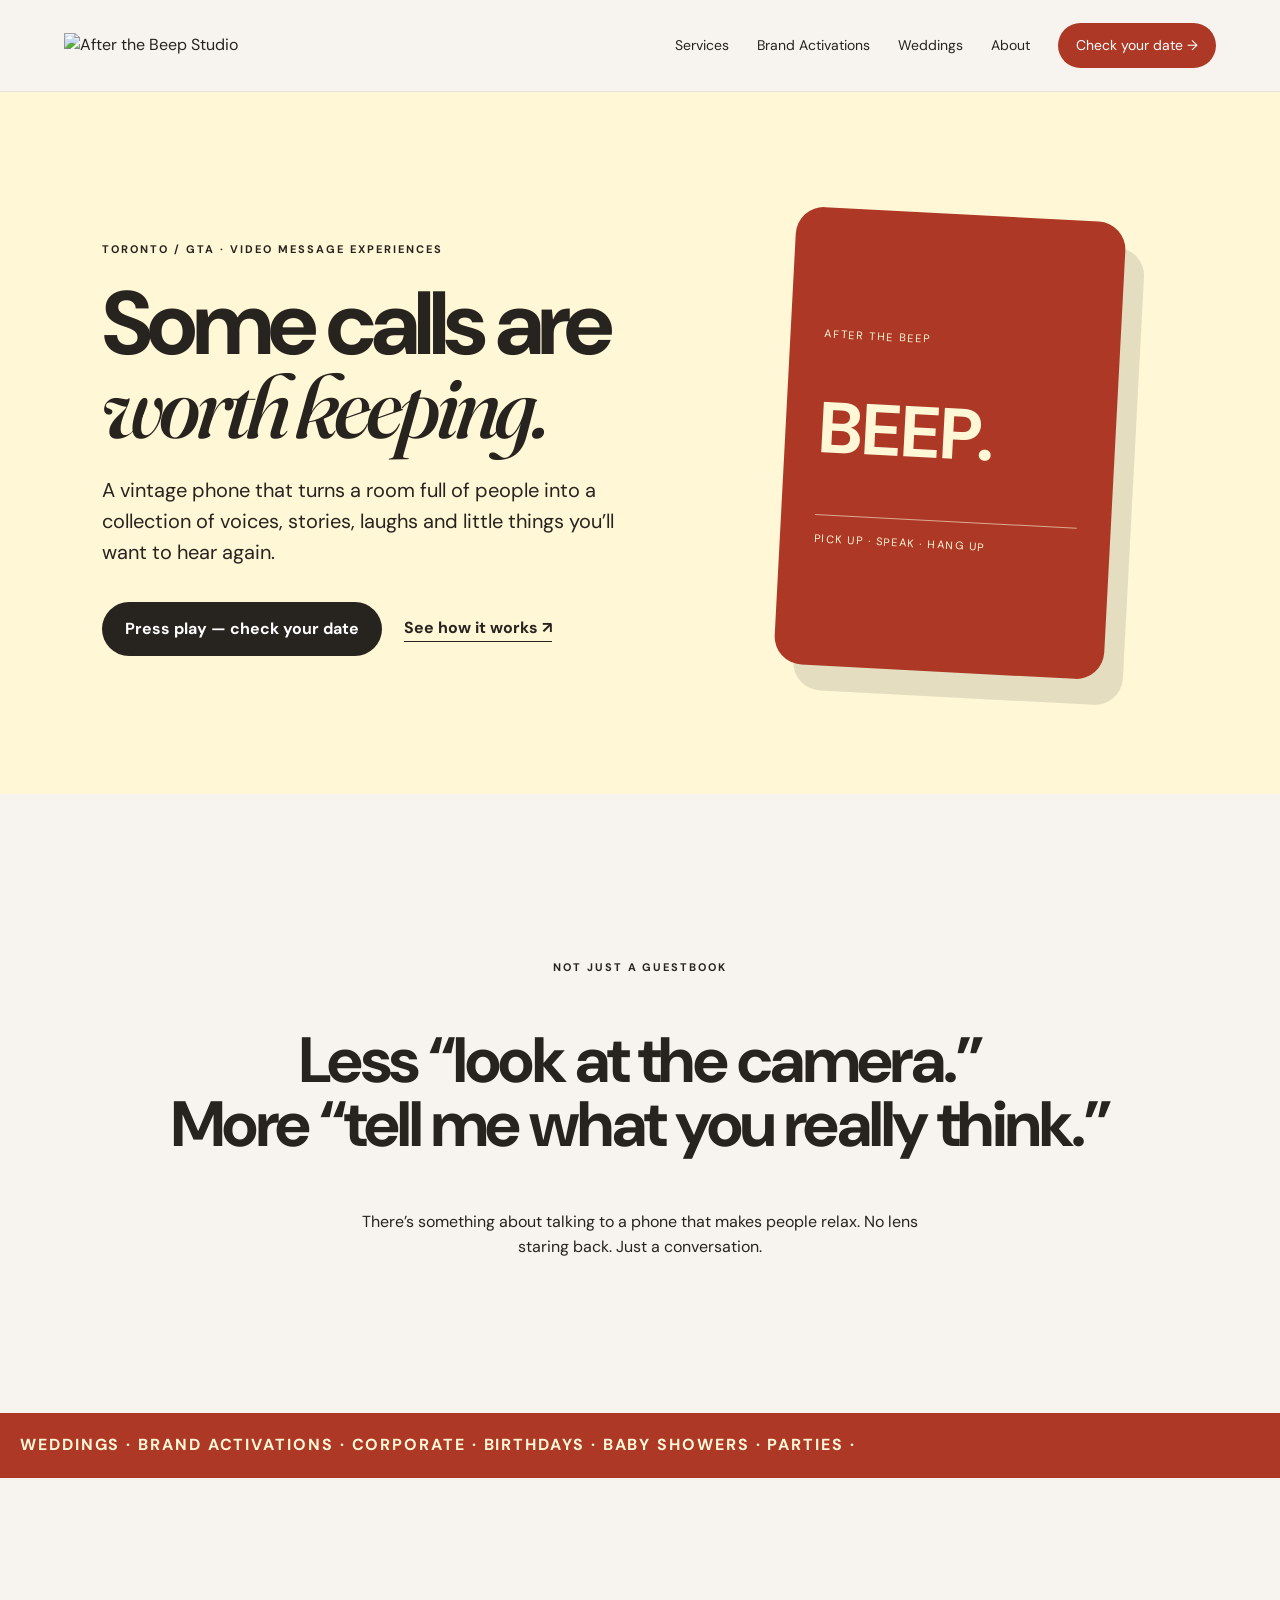
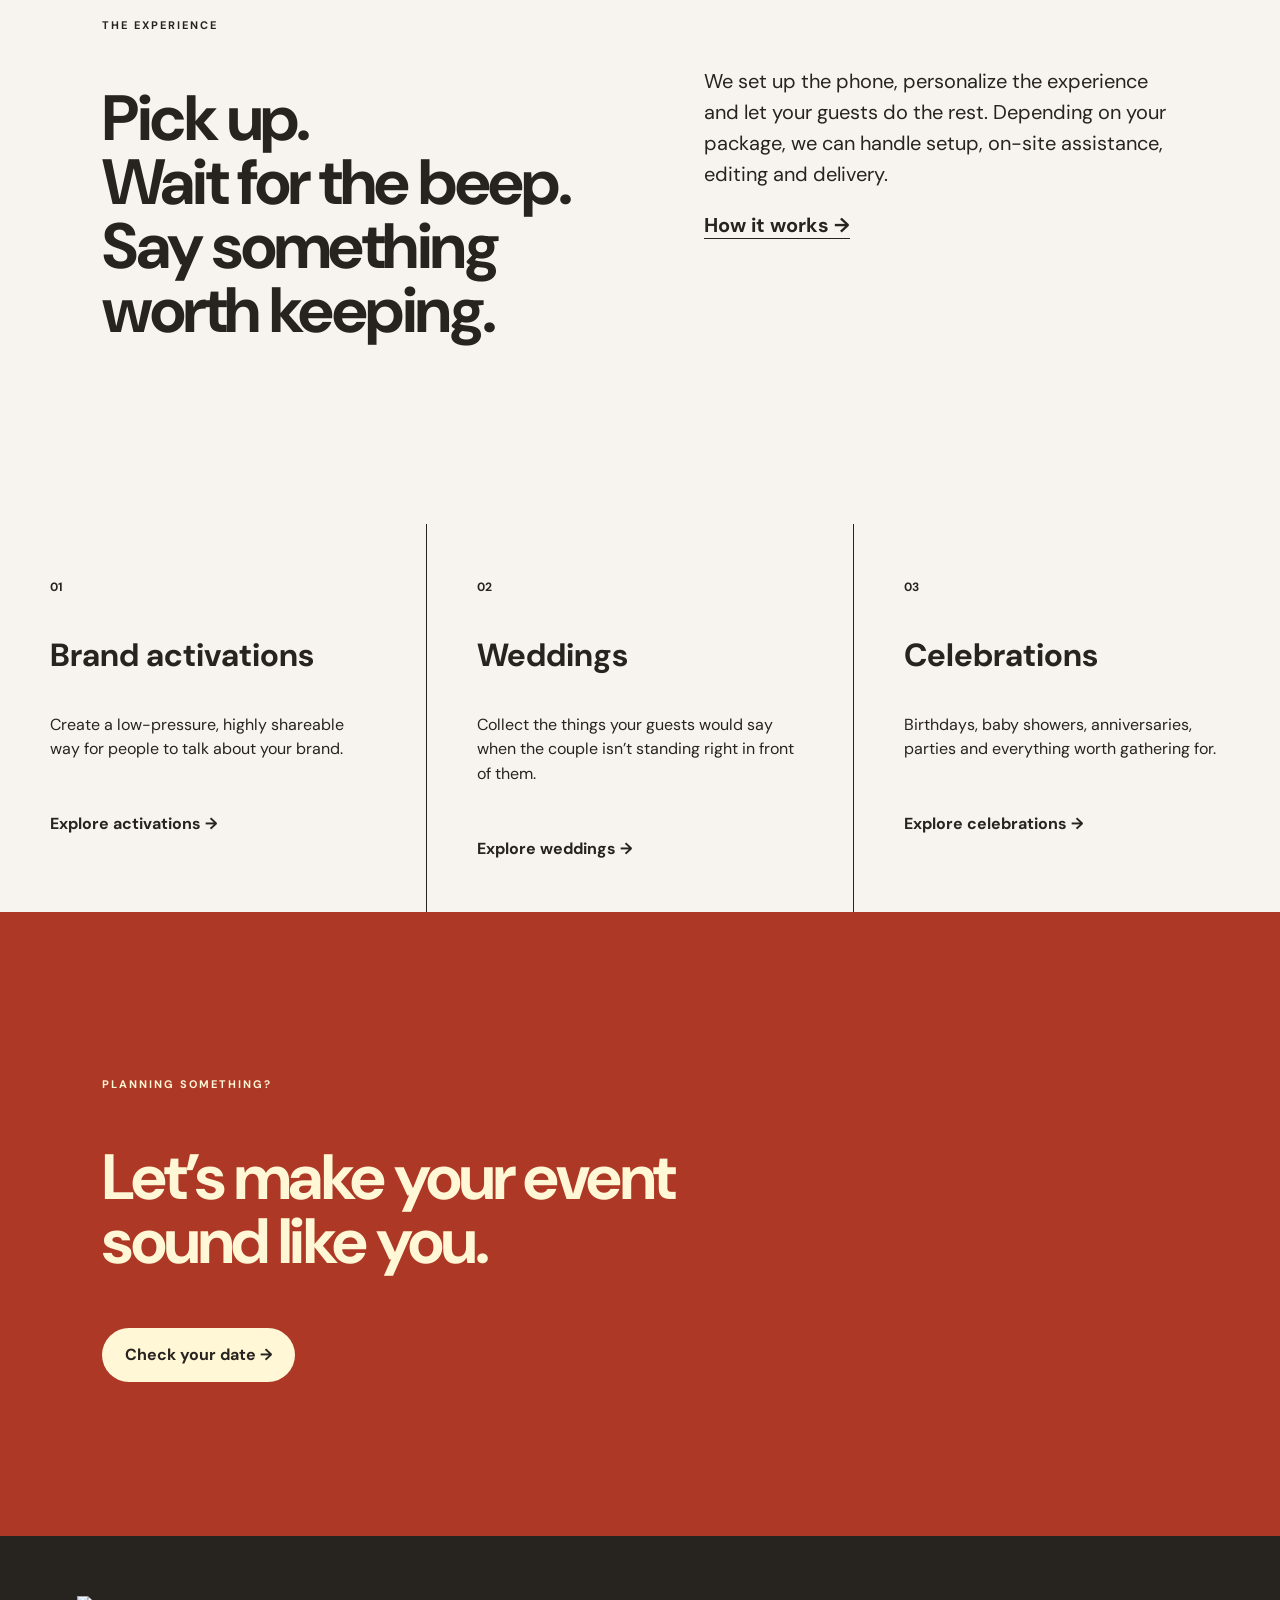
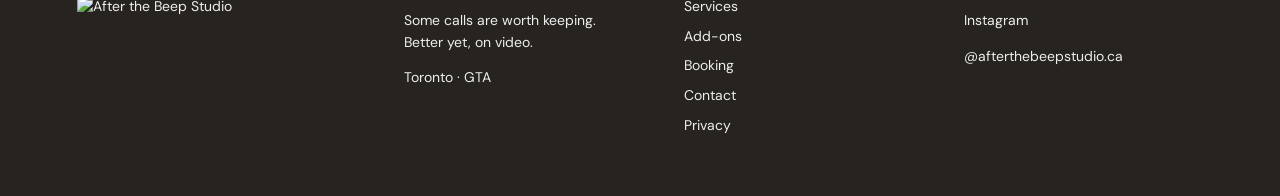
==== index.html @ 26e79b88 "Add files via upload" ====
<!doctype html>
<html lang="en">
<head>
  <meta charset="utf-8"><meta name="viewport" content="width=device-width,initial-scale=1">
  <title>After the Beep Studio — Some calls are worth keeping.</title>
  <meta name="description" content="Video message phone experiences for weddings, brand activations, corporate events, birthdays and celebrations across Toronto & the GTA.">
  <link rel="stylesheet" href="/styles.css">
</head>
<body>
<header class="nav"><a class="brand" href="/"><img src="/assets/logo-red.png" alt="After the Beep Studio"></a>
<nav><a href="/services.html">Services</a><a href="/brand-activations.html">Brand Activations</a><a href="/weddings.html">Weddings</a><a href="/about.html">About</a><a class="nav-cta" href="/booking.html">Check your date →</a></nav>
<button class="menu" aria-label="Menu">☰</button></header>
<main>
<section class="hero">
  <div><p class="eyebrow">TORONTO / GTA · VIDEO MESSAGE EXPERIENCES</p>
  <h1>Some calls are<br><em>worth keeping.</em></h1>
  <p class="hero-copy">A vintage phone that turns a room full of people into a collection of voices, stories, laughs and little things you’ll want to hear again.</p>
  <div class="actions"><a class="btn dark" href="/booking.html">Press play — check your date</a><a class="text-link" href="/how-it-works.html">See how it works ↗</a></div></div>
  <div class="hero-phone"><div class="phone-card"><div class="phone-label">AFTER THE BEEP</div><div class="beep">BEEP.</div><div class="phone-line"></div><div class="phone-small">PICK UP · SPEAK · HANG UP</div></div></div>
</section>
<section class="statement"><p class="eyebrow">NOT JUST A GUESTBOOK</p><h2>Less “look at the camera.”<br>More “tell me what you really think.”</h2><p>There’s something about talking to a phone that makes people relax. No lens staring back. Just a conversation.</p></section>
<section class="marquee"><span>WEDDINGS · BRAND ACTIVATIONS · CORPORATE · BIRTHDAYS · BABY SHOWERS · PARTIES ·</span></section>
<section class="split">
  <div><p class="eyebrow">THE EXPERIENCE</p><h2>Pick up.<br>Wait for the beep.<br>Say something worth keeping.</h2></div>
  <div><p>We set up the phone, personalize the experience and let your guests do the rest. Depending on your package, we can handle setup, on-site assistance, editing and delivery.</p><a class="text-link" href="/how-it-works.html">How it works →</a></div>
</section>
<section class="cards">
  <a href="/brand-activations.html"><span>01</span><h3>Brand activations</h3><p>Create a low-pressure, highly shareable way for people to talk about your brand.</p><b>Explore activations →</b></a>
  <a href="/weddings.html"><span>02</span><h3>Weddings</h3><p>Collect the things your guests would say when the couple isn’t standing right in front of them.</p><b>Explore weddings →</b></a>
  <a href="/celebrations.html"><span>03</span><h3>Celebrations</h3><p>Birthdays, baby showers, anniversaries, parties and everything worth gathering for.</p><b>Explore celebrations →</b></a>
</section>
<section class="cta"><p class="eyebrow">PLANNING SOMETHING?</p><h2>Let’s make your event<br>sound like you.</h2><a class="btn light" href="/booking.html">Check your date →</a></section>
</main>
<footer><div><img src="/assets/logo-white.png" alt="After the Beep Studio"></div><div><p>Some calls are worth keeping.<br>Better yet, on video.</p><p>Toronto · GTA</p></div><div class="footer-links"><a href="/services.html">Services</a><a href="/add-ons.html">Add-ons</a><a href="/booking.html">Booking</a><a href="/contact.html">Contact</a><a href="/privacy.html">Privacy</a></div><div><p>Instagram</p><a href="https://instagram.com/afterthebeepstudio.ca" target="_blank" rel="noreferrer">@afterthebeepstudio.ca</a></div></footer>
<script src="/script.js"></script>
</body></html>
---- styles.css ----
@import url('https://fonts.googleapis.com/css2?family=DM+Sans:wght@400;500;700&family=Fraunces:opsz,wght@9..144,500;9..144,600&display=swap');
:root{--red:#ad3825;--cream:#fff7d6;--ink:#27231f;--paper:#f7f4ef;--line:#d8d1c8}
*{box-sizing:border-box}html{scroll-behavior:smooth}body{margin:0;background:var(--paper);color:var(--ink);font-family:"DM Sans",sans-serif;line-height:1.55}a{color:inherit;text-decoration:none}.nav{height:92px;padding:18px 5vw;display:flex;align-items:center;justify-content:space-between;background:var(--paper);position:sticky;top:0;z-index:10;border-bottom:1px solid #e5e0d9}.brand img{width:125px;height:70px;object-fit:contain}.nav nav{display:flex;gap:28px;align-items:center;font-size:14px}.nav-cta{background:var(--red);color:#fff;padding:12px 18px;border-radius:999px}.menu{display:none;border:0;background:none;font-size:24px}.hero{min-height:78vh;padding:8vw 8vw;display:grid;grid-template-columns:1.1fr .9fr;gap:5vw;align-items:center;background:var(--cream)}.eyebrow{font-size:11px;letter-spacing:.18em;font-weight:700}.hero h1,.page-head h1{font-size:clamp(54px,7vw,100px);line-height:.92;letter-spacing:-.055em;margin:25px 0}.hero h1 em,.page-head h1 em{font-family:Fraunces,serif;font-weight:500}.hero-copy,.lead{font-size:20px;max-width:650px}.actions{display:flex;gap:22px;align-items:center;margin-top:34px}.btn{display:inline-block;border:0;border-radius:999px;padding:15px 23px;font-weight:700;cursor:pointer}.btn.dark{background:var(--ink);color:white}.btn.light{background:var(--cream);color:var(--ink)}.text-link{font-weight:700;border-bottom:1px solid}.hero-phone{display:grid;place-items:center}.phone-card{width:min(330px,75vw);aspect-ratio:.72;background:var(--red);color:var(--cream);border-radius:28px;padding:34px;box-shadow:20px 25px 0 rgba(39,35,31,.12);display:flex;flex-direction:column;justify-content:center;transform:rotate(3deg)}.phone-label{letter-spacing:.15em;font-size:11px}.beep{font-size:72px;font-weight:700;margin:30px 0}.phone-line{height:1px;background:var(--cream);opacity:.6}.phone-small{font-size:11px;letter-spacing:.14em;margin-top:15px}.statement{text-align:center;padding:12vw 8vw}.statement h2,.split h2,.cta h2{font-size:clamp(40px,5vw,70px);line-height:1;letter-spacing:-.04em}.statement p:last-child{max-width:560px;margin:auto}.marquee{overflow:hidden;white-space:nowrap;background:var(--red);color:var(--cream);padding:20px;font-weight:700;letter-spacing:.12em}.split{padding:10vw 8vw;display:grid;grid-template-columns:1fr 1fr;gap:10vw}.split>div:last-child{padding-top:40px;font-size:20px}.cards{display:grid;grid-template-columns:repeat(3,1fr);gap:1px;background:var(--ink)}.cards a{background:var(--paper);padding:50px;min-height:330px}.cards span,.service-grid span{font-size:12px;font-weight:700}.cards h3{font-size:32px}.cards b{margin-top:50px;display:block}.cta{padding:12vw 8vw;background:var(--red);color:var(--cream)}footer{background:var(--ink);color:#eee;padding:60px 6vw;display:grid;grid-template-columns:1.2fr 1fr 1fr 1fr;gap:40px;font-size:14px}footer img{width:150px;height:100px;object-fit:contain}.footer-links{display:flex;flex-direction:column;gap:8px}.page-head{max-width:1200px;margin:auto;padding:8vw 6vw;min-height:75vh}.service-grid,.addon-grid{display:grid;grid-template-columns:repeat(2,1fr);gap:18px;margin-top:60px}.service-grid article,.addon-grid article,.feature,.booking-card{background:white;border:1px solid var(--line);padding:38px;border-radius:20px}.service-grid h2,.addon-grid h2{font-size:32px}.price{font-size:20px;font-weight:700}.feature{max-width:800px;margin:50px 0;font-size:18px}.feature li{margin:12px 0}.steps{display:grid;grid-template-columns:repeat(4,1fr);gap:15px;margin-top:60px}.steps>div{border-top:2px solid var(--ink);padding:25px 0}.steps b{font-size:12px}.steps h2{font-size:28px}.story{max-width:760px;font-size:21px}.story blockquote{font:500 42px/1.05 Fraunces,serif;margin:60px 0;border-left:4px solid var(--red);padding-left:30px}.pill-row{display:flex;flex-wrap:wrap;gap:12px;margin:45px 0}.pill-row span{border:1px solid var(--ink);padding:12px 18px;border-radius:999px}.contact-form{max-width:700px;display:grid;gap:20px;margin-top:50px}.contact-form label,.booking-card label{display:grid;gap:8px;font-weight:700}.contact-form input,.contact-form textarea,.booking-card input,.booking-card select{font:inherit;padding:14px;border:1px solid var(--line);border-radius:10px;background:white}.field-grid{display:grid;grid-template-columns:1fr 1fr;gap:20px}.booking-card{max-width:760px;margin-top:50px;display:grid;gap:20px}.availability{padding:18px;background:var(--cream);border-radius:12px}.check{display:flex!important;grid-template-columns:auto 1fr!important;align-items:center;font-weight:400!important}.total{font-size:22px;margin-top:15px}.addon-grid strong{font-size:18px}.add-on-note{font-size:14px}.reveal{opacity:0;transform:translateY(20px);transition:.7s}.reveal.show{opacity:1;transform:none}@media(max-width:800px){.nav{height:74px}.nav nav{display:none}.menu{display:block}.hero{grid-template-columns:1fr;padding:15vw 7vw}.hero-phone{margin-top:20px}.cards,.split,.service-grid,.addon-grid,.steps,footer{grid-template-columns:1fr}.split{gap:20px}.steps{gap:30px}.page-head{padding:15vw 7vw}.field-grid{grid-template-columns:1fr}footer{gap:25px}.hero h1,.page-head h1{font-size:56px}.statement{padding:20vw 7vw}}
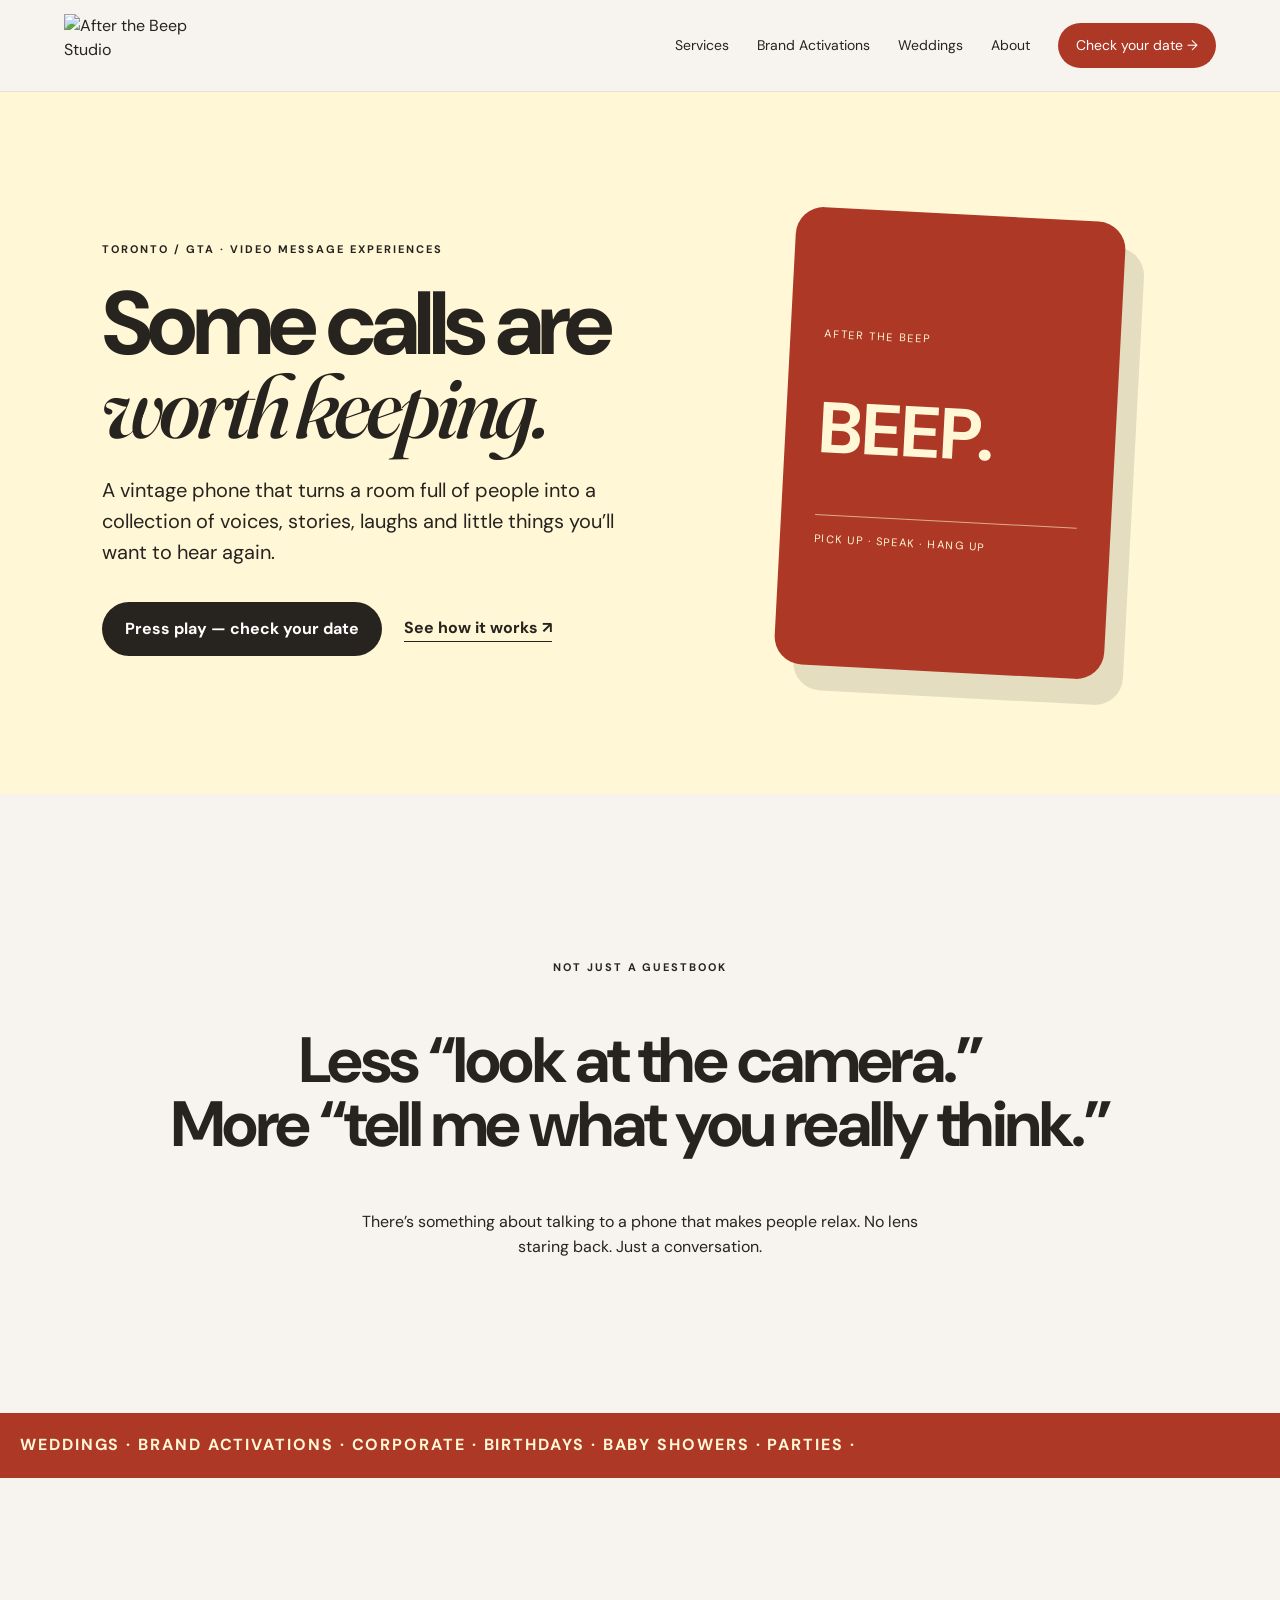
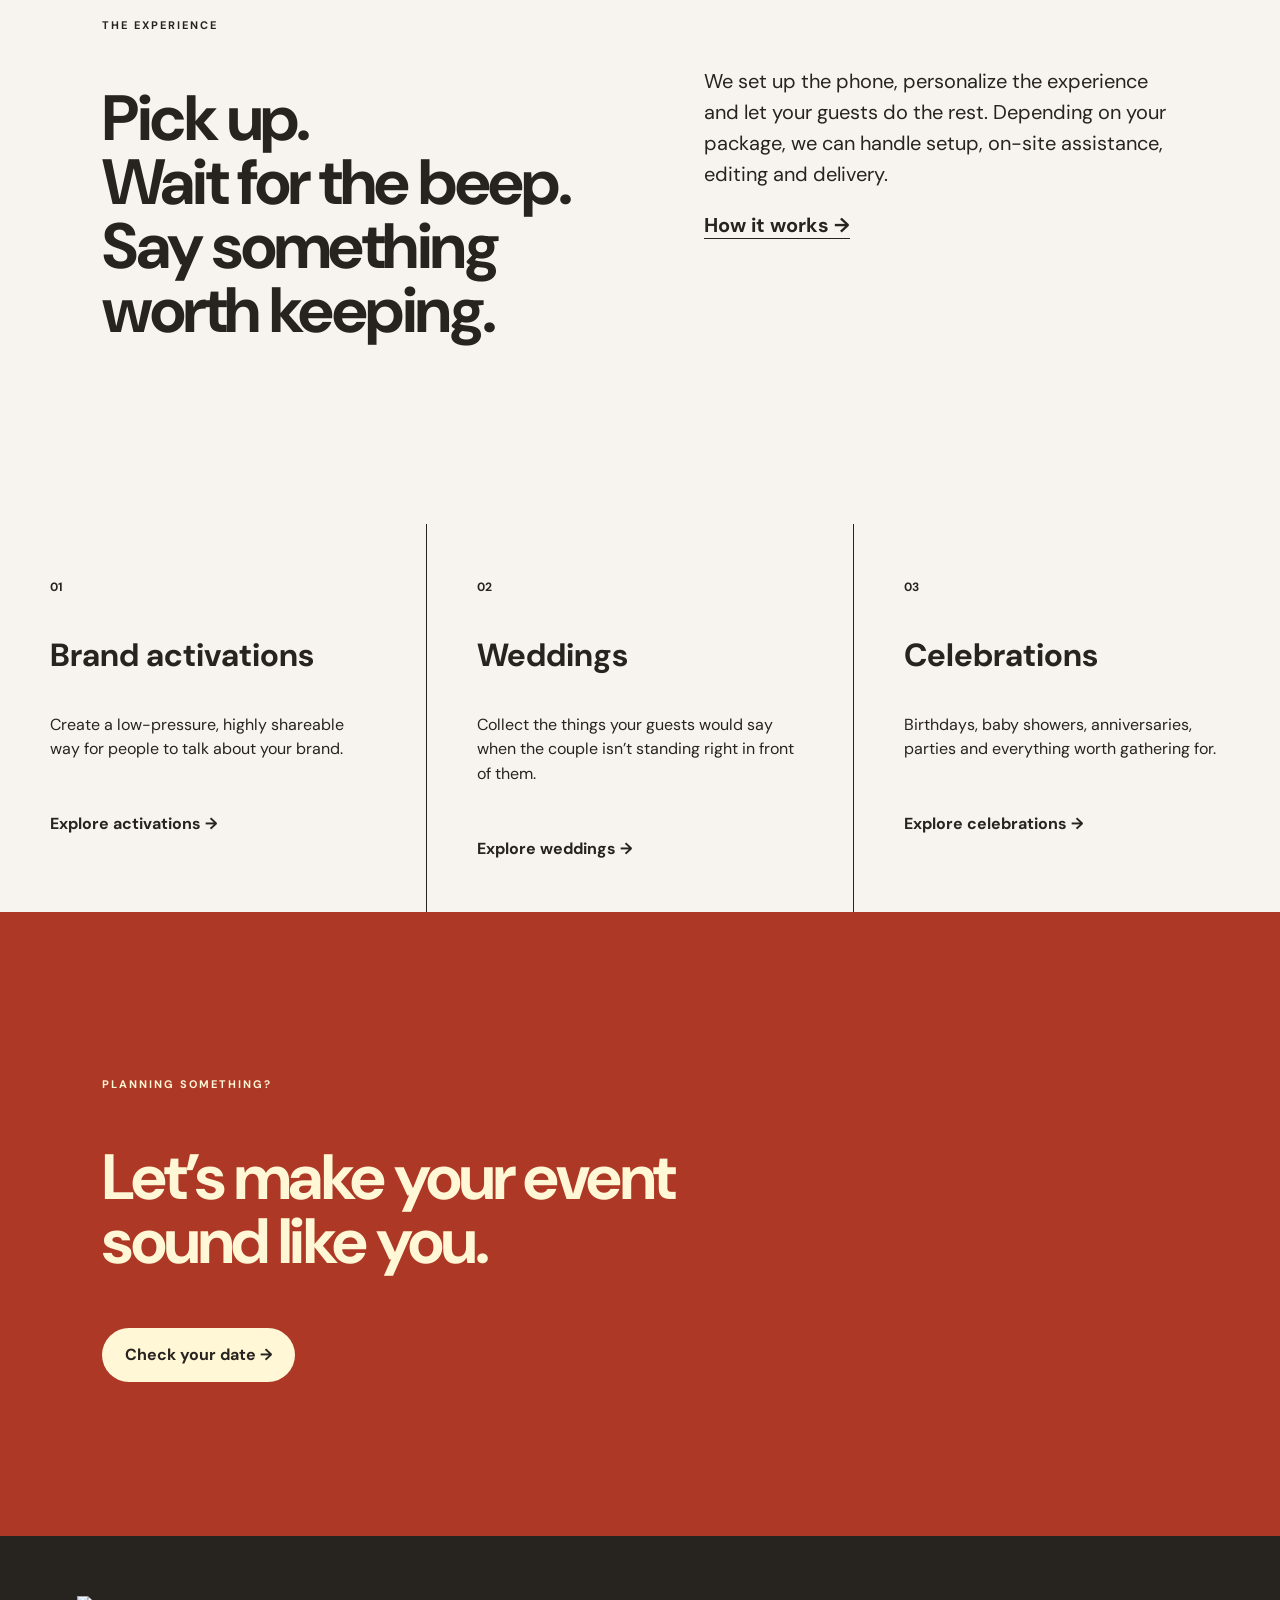
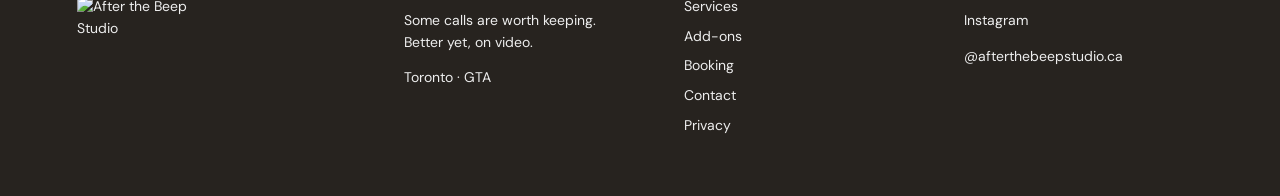
==== commit 1aa80e2f: "Add files via upload" ====
--- a/index.html
+++ b/index.html
@@ -7,7 +7,7 @@
   <link rel="stylesheet" href="/styles.css">
 </head>
 <body>
-<header class="nav"><a class="brand" href="/"><img src="/assets/logo-red.png" alt="After the Beep Studio"></a>
+<header class="nav"><a class="brand" href="/"><img src="/assets/logo-header.png" alt="After the Beep Studio"></a>
 <nav><a href="/services.html">Services</a><a href="/brand-activations.html">Brand Activations</a><a href="/weddings.html">Weddings</a><a href="/about.html">About</a><a class="nav-cta" href="/booking.html">Check your date →</a></nav>
 <button class="menu" aria-label="Menu">☰</button></header>
 <main>
@@ -31,6 +31,6 @@
 </section>
 <section class="cta"><p class="eyebrow">PLANNING SOMETHING?</p><h2>Let’s make your event<br>sound like you.</h2><a class="btn light" href="/booking.html">Check your date →</a></section>
 </main>
-<footer><div><img src="/assets/logo-white.png" alt="After the Beep Studio"></div><div><p>Some calls are worth keeping.<br>Better yet, on video.</p><p>Toronto · GTA</p></div><div class="footer-links"><a href="/services.html">Services</a><a href="/add-ons.html">Add-ons</a><a href="/booking.html">Booking</a><a href="/contact.html">Contact</a><a href="/privacy.html">Privacy</a></div><div><p>Instagram</p><a href="https://instagram.com/afterthebeepstudio.ca" target="_blank" rel="noreferrer">@afterthebeepstudio.ca</a></div></footer>
+<footer><div><img src="/assets/logo-footer.png" alt="After the Beep Studio"></div><div><p>Some calls are worth keeping.<br>Better yet, on video.</p><p>Toronto · GTA</p></div><div class="footer-links"><a href="/services.html">Services</a><a href="/add-ons.html">Add-ons</a><a href="/booking.html">Booking</a><a href="/contact.html">Contact</a><a href="/privacy.html">Privacy</a></div><div><p>Instagram</p><a href="https://instagram.com/afterthebeepstudio.ca" target="_blank" rel="noreferrer">@afterthebeepstudio.ca</a></div></footer>
 <script src="/script.js"></script>
 </body></html>
--- a/styles.css
+++ b/styles.css
@@ -1,3 +1,3 @@
 @import url('https://fonts.googleapis.com/css2?family=DM+Sans:wght@400;500;700&family=Fraunces:opsz,wght@9..144,500;9..144,600&display=swap');
 :root{--red:#ad3825;--cream:#fff7d6;--ink:#27231f;--paper:#f7f4ef;--line:#d8d1c8}
-*{box-sizing:border-box}html{scroll-behavior:smooth}body{margin:0;background:var(--paper);color:var(--ink);font-family:"DM Sans",sans-serif;line-height:1.55}a{color:inherit;text-decoration:none}.nav{height:92px;padding:18px 5vw;display:flex;align-items:center;justify-content:space-between;background:var(--paper);position:sticky;top:0;z-index:10;border-bottom:1px solid #e5e0d9}.brand img{width:125px;height:70px;object-fit:contain}.nav nav{display:flex;gap:28px;align-items:center;font-size:14px}.nav-cta{background:var(--red);color:#fff;padding:12px 18px;border-radius:999px}.menu{display:none;border:0;background:none;font-size:24px}.hero{min-height:78vh;padding:8vw 8vw;display:grid;grid-template-columns:1.1fr .9fr;gap:5vw;align-items:center;background:var(--cream)}.eyebrow{font-size:11px;letter-spacing:.18em;font-weight:700}.hero h1,.page-head h1{font-size:clamp(54px,7vw,100px);line-height:.92;letter-spacing:-.055em;margin:25px 0}.hero h1 em,.page-head h1 em{font-family:Fraunces,serif;font-weight:500}.hero-copy,.lead{font-size:20px;max-width:650px}.actions{display:flex;gap:22px;align-items:center;margin-top:34px}.btn{display:inline-block;border:0;border-radius:999px;padding:15px 23px;font-weight:700;cursor:pointer}.btn.dark{background:var(--ink);color:white}.btn.light{background:var(--cream);color:var(--ink)}.text-link{font-weight:700;border-bottom:1px solid}.hero-phone{display:grid;place-items:center}.phone-card{width:min(330px,75vw);aspect-ratio:.72;background:var(--red);color:var(--cream);border-radius:28px;padding:34px;box-shadow:20px 25px 0 rgba(39,35,31,.12);display:flex;flex-direction:column;justify-content:center;transform:rotate(3deg)}.phone-label{letter-spacing:.15em;font-size:11px}.beep{font-size:72px;font-weight:700;margin:30px 0}.phone-line{height:1px;background:var(--cream);opacity:.6}.phone-small{font-size:11px;letter-spacing:.14em;margin-top:15px}.statement{text-align:center;padding:12vw 8vw}.statement h2,.split h2,.cta h2{font-size:clamp(40px,5vw,70px);line-height:1;letter-spacing:-.04em}.statement p:last-child{max-width:560px;margin:auto}.marquee{overflow:hidden;white-space:nowrap;background:var(--red);color:var(--cream);padding:20px;font-weight:700;letter-spacing:.12em}.split{padding:10vw 8vw;display:grid;grid-template-columns:1fr 1fr;gap:10vw}.split>div:last-child{padding-top:40px;font-size:20px}.cards{display:grid;grid-template-columns:repeat(3,1fr);gap:1px;background:var(--ink)}.cards a{background:var(--paper);padding:50px;min-height:330px}.cards span,.service-grid span{font-size:12px;font-weight:700}.cards h3{font-size:32px}.cards b{margin-top:50px;display:block}.cta{padding:12vw 8vw;background:var(--red);color:var(--cream)}footer{background:var(--ink);color:#eee;padding:60px 6vw;display:grid;grid-template-columns:1.2fr 1fr 1fr 1fr;gap:40px;font-size:14px}footer img{width:150px;height:100px;object-fit:contain}.footer-links{display:flex;flex-direction:column;gap:8px}.page-head{max-width:1200px;margin:auto;padding:8vw 6vw;min-height:75vh}.service-grid,.addon-grid{display:grid;grid-template-columns:repeat(2,1fr);gap:18px;margin-top:60px}.service-grid article,.addon-grid article,.feature,.booking-card{background:white;border:1px solid var(--line);padding:38px;border-radius:20px}.service-grid h2,.addon-grid h2{font-size:32px}.price{font-size:20px;font-weight:700}.feature{max-width:800px;margin:50px 0;font-size:18px}.feature li{margin:12px 0}.steps{display:grid;grid-template-columns:repeat(4,1fr);gap:15px;margin-top:60px}.steps>div{border-top:2px solid var(--ink);padding:25px 0}.steps b{font-size:12px}.steps h2{font-size:28px}.story{max-width:760px;font-size:21px}.story blockquote{font:500 42px/1.05 Fraunces,serif;margin:60px 0;border-left:4px solid var(--red);padding-left:30px}.pill-row{display:flex;flex-wrap:wrap;gap:12px;margin:45px 0}.pill-row span{border:1px solid var(--ink);padding:12px 18px;border-radius:999px}.contact-form{max-width:700px;display:grid;gap:20px;margin-top:50px}.contact-form label,.booking-card label{display:grid;gap:8px;font-weight:700}.contact-form input,.contact-form textarea,.booking-card input,.booking-card select{font:inherit;padding:14px;border:1px solid var(--line);border-radius:10px;background:white}.field-grid{display:grid;grid-template-columns:1fr 1fr;gap:20px}.booking-card{max-width:760px;margin-top:50px;display:grid;gap:20px}.availability{padding:18px;background:var(--cream);border-radius:12px}.check{display:flex!important;grid-template-columns:auto 1fr!important;align-items:center;font-weight:400!important}.total{font-size:22px;margin-top:15px}.addon-grid strong{font-size:18px}.add-on-note{font-size:14px}.reveal{opacity:0;transform:translateY(20px);transition:.7s}.reveal.show{opacity:1;transform:none}@media(max-width:800px){.nav{height:74px}.nav nav{display:none}.menu{display:block}.hero{grid-template-columns:1fr;padding:15vw 7vw}.hero-phone{margin-top:20px}.cards,.split,.service-grid,.addon-grid,.steps,footer{grid-template-columns:1fr}.split{gap:20px}.steps{gap:30px}.page-head{padding:15vw 7vw}.field-grid{grid-template-columns:1fr}footer{gap:25px}.hero h1,.page-head h1{font-size:56px}.statement{padding:20vw 7vw}}
+*{box-sizing:border-box}html{scroll-behavior:smooth}body{margin:0;background:var(--paper);color:var(--ink);font-family:"DM Sans",sans-serif;line-height:1.55}a{color:inherit;text-decoration:none}.nav{height:92px;padding:18px 5vw;display:flex;align-items:center;justify-content:space-between;background:var(--paper);position:sticky;top:0;z-index:10;border-bottom:1px solid #e5e0d9}.brand{display:flex;align-items:center;height:70px}.brand img{width:150px;height:64px;object-fit:contain;object-position:left center;display:block}.nav nav{display:flex;gap:28px;align-items:center;font-size:14px}.nav-cta{background:var(--red);color:#fff;padding:12px 18px;border-radius:999px}.menu{display:none;border:0;background:none;font-size:24px}.hero{min-height:78vh;padding:8vw 8vw;display:grid;grid-template-columns:1.1fr .9fr;gap:5vw;align-items:center;background:var(--cream)}.eyebrow{font-size:11px;letter-spacing:.18em;font-weight:700}.hero h1,.page-head h1{font-size:clamp(54px,7vw,100px);line-height:.92;letter-spacing:-.055em;margin:25px 0}.hero h1 em,.page-head h1 em{font-family:Fraunces,serif;font-weight:500}.hero-copy,.lead{font-size:20px;max-width:650px}.actions{display:flex;gap:22px;align-items:center;margin-top:34px}.btn{display:inline-block;border:0;border-radius:999px;padding:15px 23px;font-weight:700;cursor:pointer}.btn.dark{background:var(--ink);color:white}.btn.light{background:var(--cream);color:var(--ink)}.text-link{font-weight:700;border-bottom:1px solid}.hero-phone{display:grid;place-items:center}.phone-card{width:min(330px,75vw);aspect-ratio:.72;background:var(--red);color:var(--cream);border-radius:28px;padding:34px;box-shadow:20px 25px 0 rgba(39,35,31,.12);display:flex;flex-direction:column;justify-content:center;transform:rotate(3deg)}.phone-label{letter-spacing:.15em;font-size:11px}.beep{font-size:72px;font-weight:700;margin:30px 0}.phone-line{height:1px;background:var(--cream);opacity:.6}.phone-small{font-size:11px;letter-spacing:.14em;margin-top:15px}.statement{text-align:center;padding:12vw 8vw}.statement h2,.split h2,.cta h2{font-size:clamp(40px,5vw,70px);line-height:1;letter-spacing:-.04em}.statement p:last-child{max-width:560px;margin:auto}.marquee{overflow:hidden;white-space:nowrap;background:var(--red);color:var(--cream);padding:20px;font-weight:700;letter-spacing:.12em}.split{padding:10vw 8vw;display:grid;grid-template-columns:1fr 1fr;gap:10vw}.split>div:last-child{padding-top:40px;font-size:20px}.cards{display:grid;grid-template-columns:repeat(3,1fr);gap:1px;background:var(--ink)}.cards a{background:var(--paper);padding:50px;min-height:330px}.cards span,.service-grid span{font-size:12px;font-weight:700}.cards h3{font-size:32px}.cards b{margin-top:50px;display:block}.cta{padding:12vw 8vw;background:var(--red);color:var(--cream)}footer{background:var(--ink);color:#eee;padding:60px 6vw;display:grid;grid-template-columns:1.2fr 1fr 1fr 1fr;gap:40px;font-size:14px}footer img{width:150px;height:90px;object-fit:contain;object-position:left center;display:block}.footer-links{display:flex;flex-direction:column;gap:8px}.page-head{max-width:1200px;margin:auto;padding:8vw 6vw;min-height:75vh}.service-grid,.addon-grid{display:grid;grid-template-columns:repeat(2,1fr);gap:18px;margin-top:60px}.service-grid article,.addon-grid article,.feature,.booking-card{background:white;border:1px solid var(--line);padding:38px;border-radius:20px}.service-grid h2,.addon-grid h2{font-size:32px}.price{font-size:20px;font-weight:700}.feature{max-width:800px;margin:50px 0;font-size:18px}.feature li{margin:12px 0}.steps{display:grid;grid-template-columns:repeat(4,1fr);gap:15px;margin-top:60px}.steps>div{border-top:2px solid var(--ink);padding:25px 0}.steps b{font-size:12px}.steps h2{font-size:28px}.story{max-width:760px;font-size:21px}.story blockquote{font:500 42px/1.05 Fraunces,serif;margin:60px 0;border-left:4px solid var(--red);padding-left:30px}.pill-row{display:flex;flex-wrap:wrap;gap:12px;margin:45px 0}.pill-row span{border:1px solid var(--ink);padding:12px 18px;border-radius:999px}.contact-form{max-width:700px;display:grid;gap:20px;margin-top:50px}.contact-form label,.booking-card label{display:grid;gap:8px;font-weight:700}.contact-form input,.contact-form textarea,.booking-card input,.booking-card select{font:inherit;padding:14px;border:1px solid var(--line);border-radius:10px;background:white}.field-grid{display:grid;grid-template-columns:1fr 1fr;gap:20px}.booking-card{max-width:760px;margin-top:50px;display:grid;gap:20px}.availability{padding:18px;background:var(--cream);border-radius:12px}.check{display:flex!important;grid-template-columns:auto 1fr!important;align-items:center;font-weight:400!important}.total{font-size:22px;margin-top:15px}.addon-grid strong{font-size:18px}.add-on-note{font-size:14px}.reveal{opacity:0;transform:translateY(20px);transition:.7s}.reveal.show{opacity:1;transform:none}@media(max-width:800px){.nav{height:74px}.nav nav{display:none}.nav nav.open{display:flex;position:absolute;top:74px;left:0;right:0;background:var(--paper);padding:20px 7vw;flex-direction:column;align-items:flex-start;gap:18px;border-bottom:1px solid var(--line)}.menu{display:block}.hero{grid-template-columns:1fr;padding:15vw 7vw}.hero-phone{margin-top:20px}.cards,.split,.service-grid,.addon-grid,.steps,footer{grid-template-columns:1fr}.split{gap:20px}.steps{gap:30px}.page-head{padding:15vw 7vw}.field-grid{grid-template-columns:1fr}footer{gap:25px}.hero h1,.page-head h1{font-size:56px}.statement{padding:20vw 7vw}}
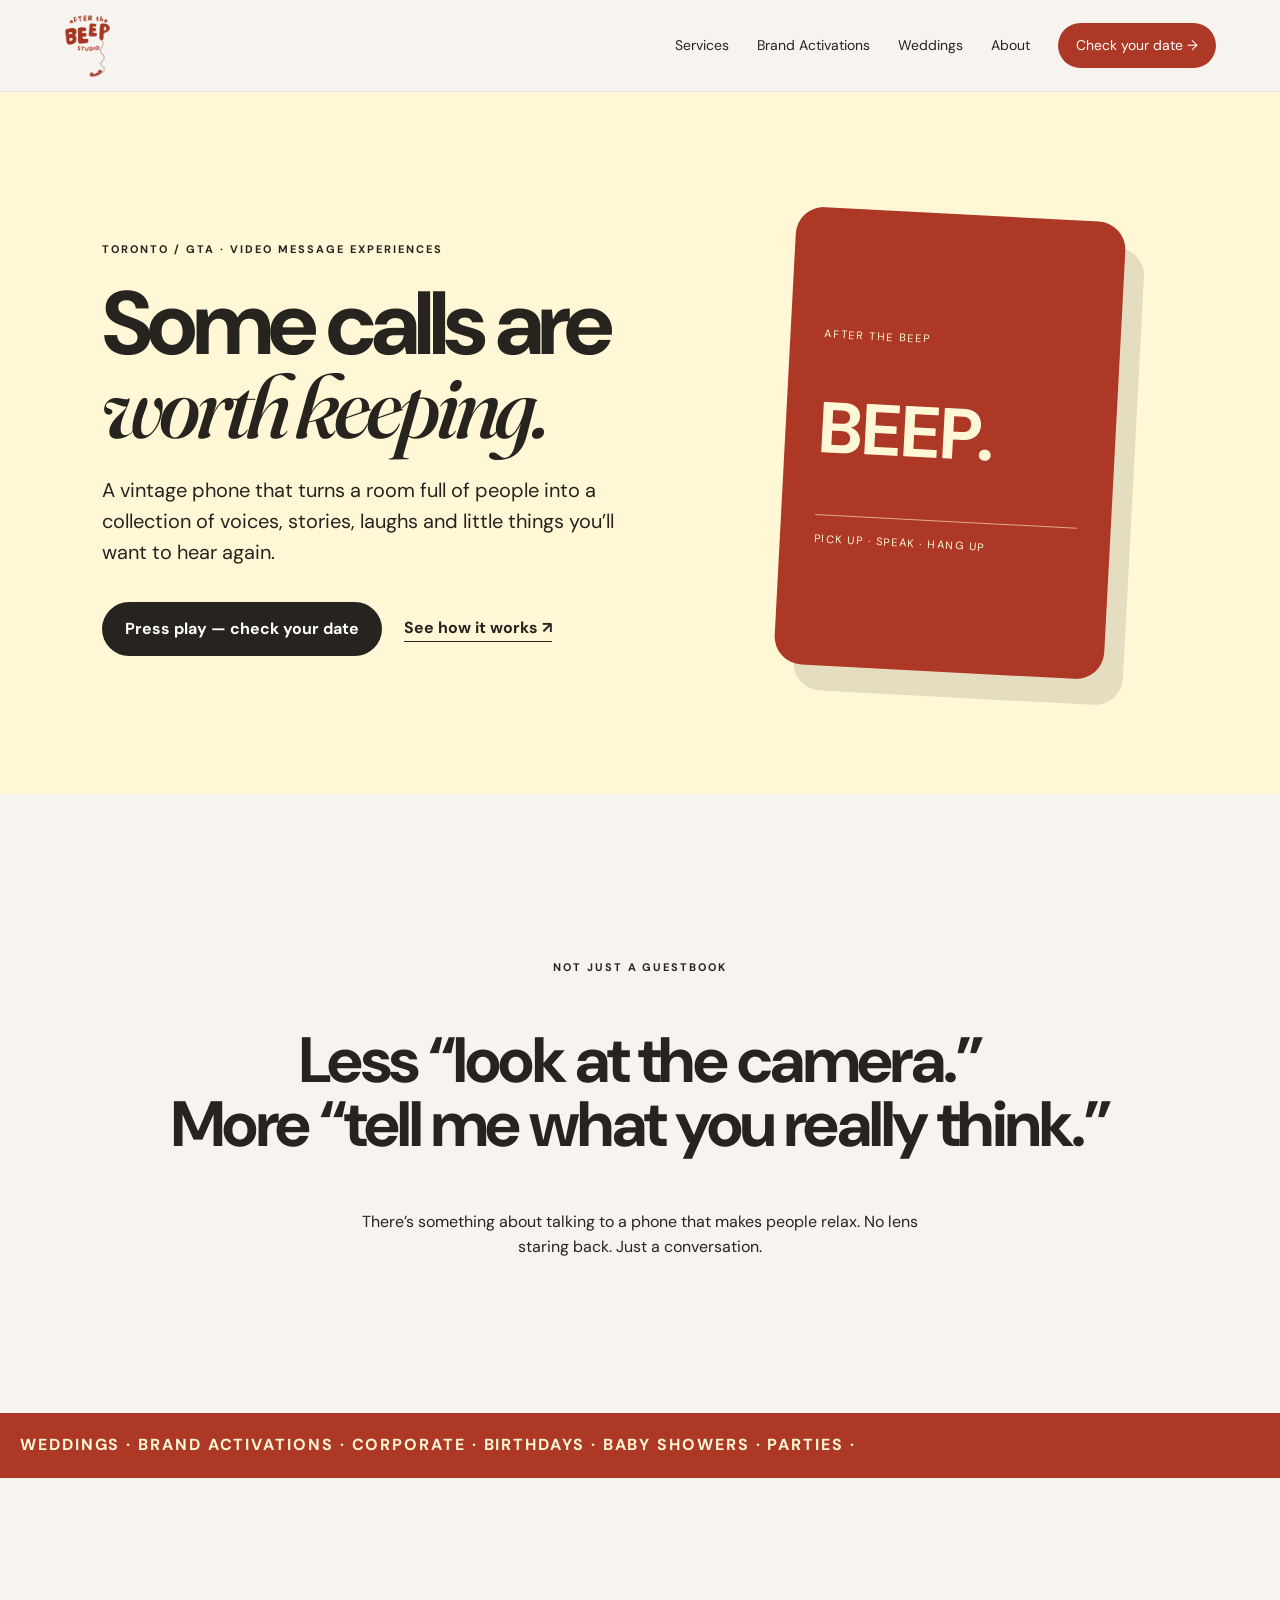
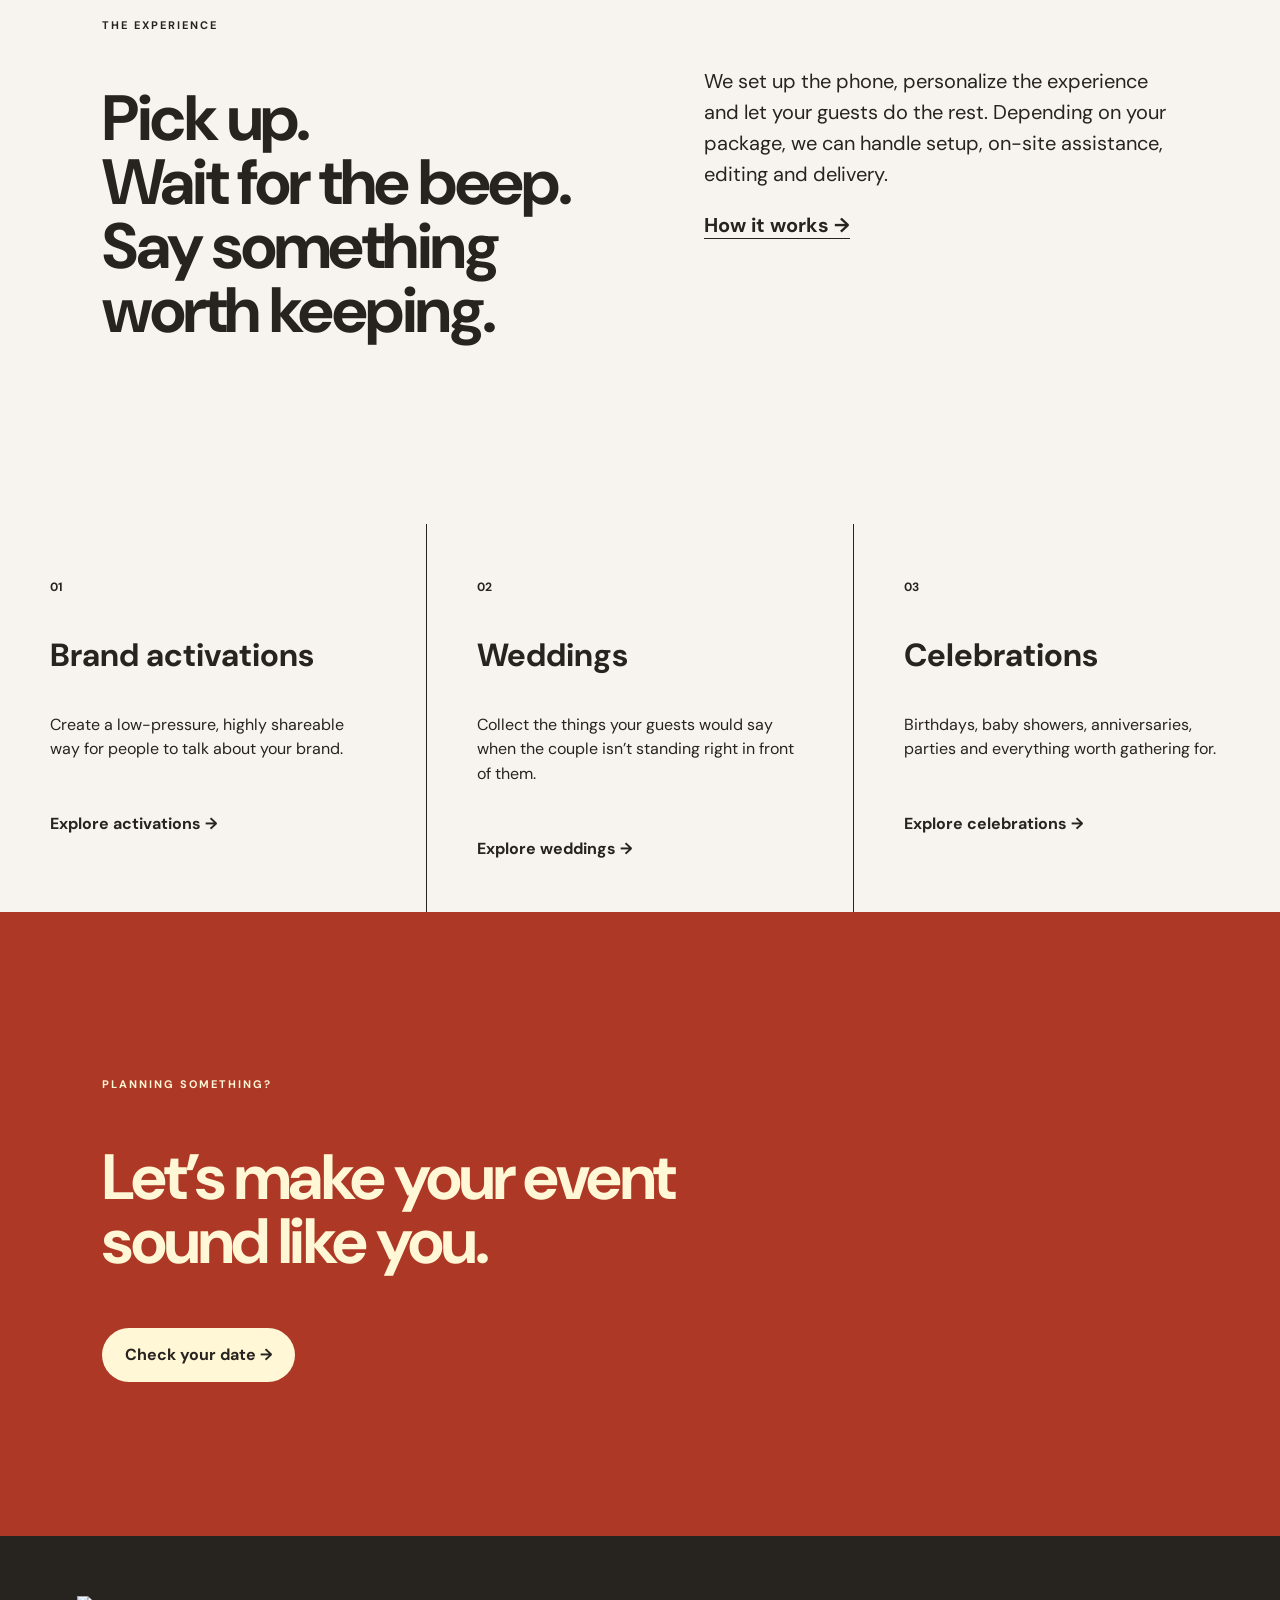
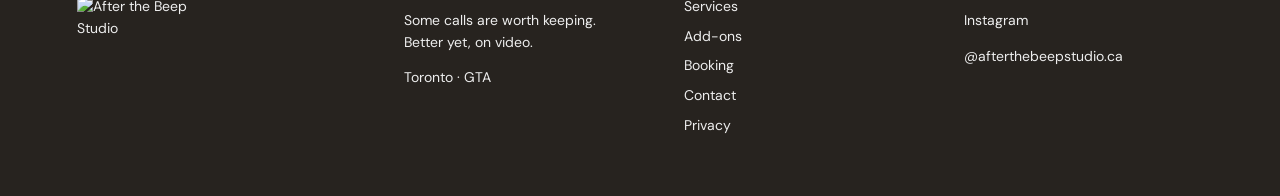
==== commit 7285aa90: "Update index.html" ====
--- a/index.html
+++ b/index.html
@@ -7,7 +7,7 @@
   <link rel="stylesheet" href="/styles.css">
 </head>
 <body>
-<header class="nav"><a class="brand" href="/"><img src="/assets/logo-header.png" alt="After the Beep Studio"></a>
+<header class="nav"><a class="brand" href="/"><img src="/logo-header.png" alt="After the Beep Studio"></a>
 <nav><a href="/services.html">Services</a><a href="/brand-activations.html">Brand Activations</a><a href="/weddings.html">Weddings</a><a href="/about.html">About</a><a class="nav-cta" href="/booking.html">Check your date →</a></nav>
 <button class="menu" aria-label="Menu">☰</button></header>
 <main>
@@ -33,4 +33,4 @@
 </main>
 <footer><div><img src="/assets/logo-footer.png" alt="After the Beep Studio"></div><div><p>Some calls are worth keeping.<br>Better yet, on video.</p><p>Toronto · GTA</p></div><div class="footer-links"><a href="/services.html">Services</a><a href="/add-ons.html">Add-ons</a><a href="/booking.html">Booking</a><a href="/contact.html">Contact</a><a href="/privacy.html">Privacy</a></div><div><p>Instagram</p><a href="https://instagram.com/afterthebeepstudio.ca" target="_blank" rel="noreferrer">@afterthebeepstudio.ca</a></div></footer>
 <script src="/script.js"></script>
-</body></html>+</body></html>
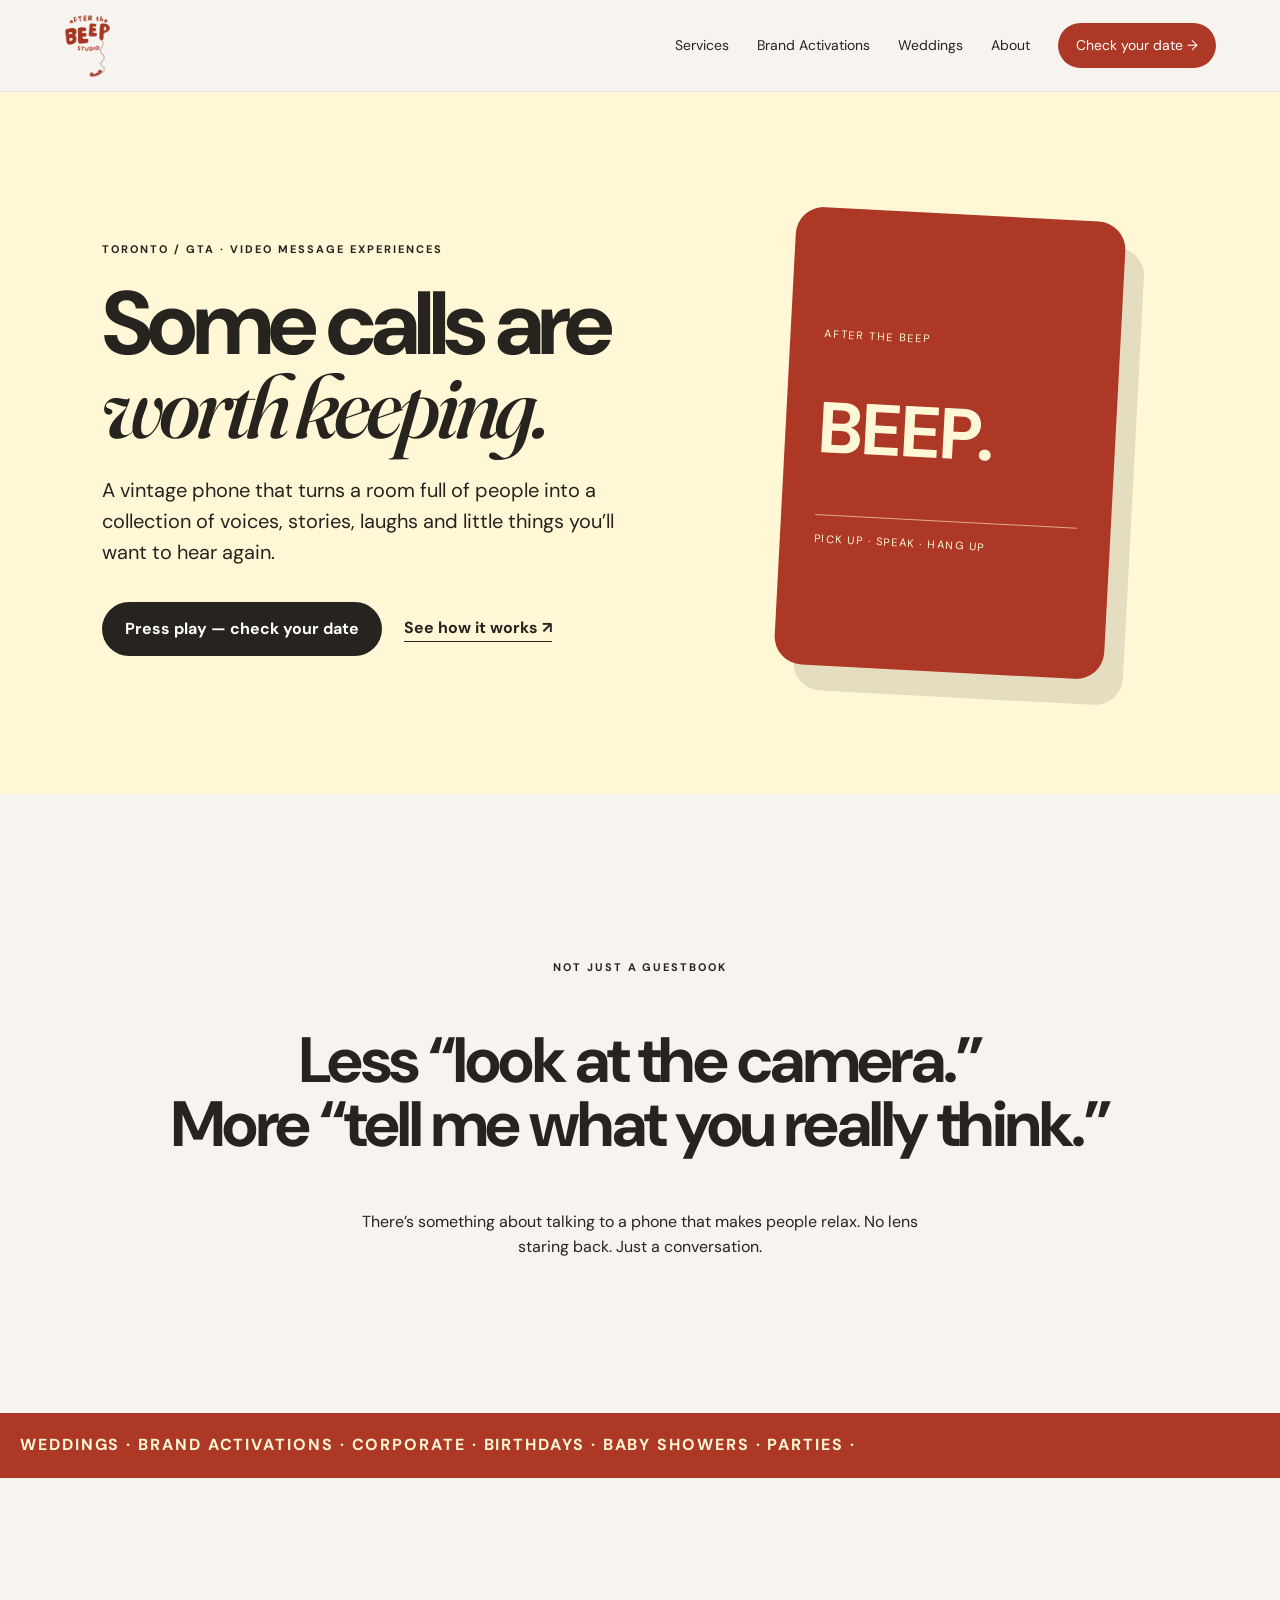
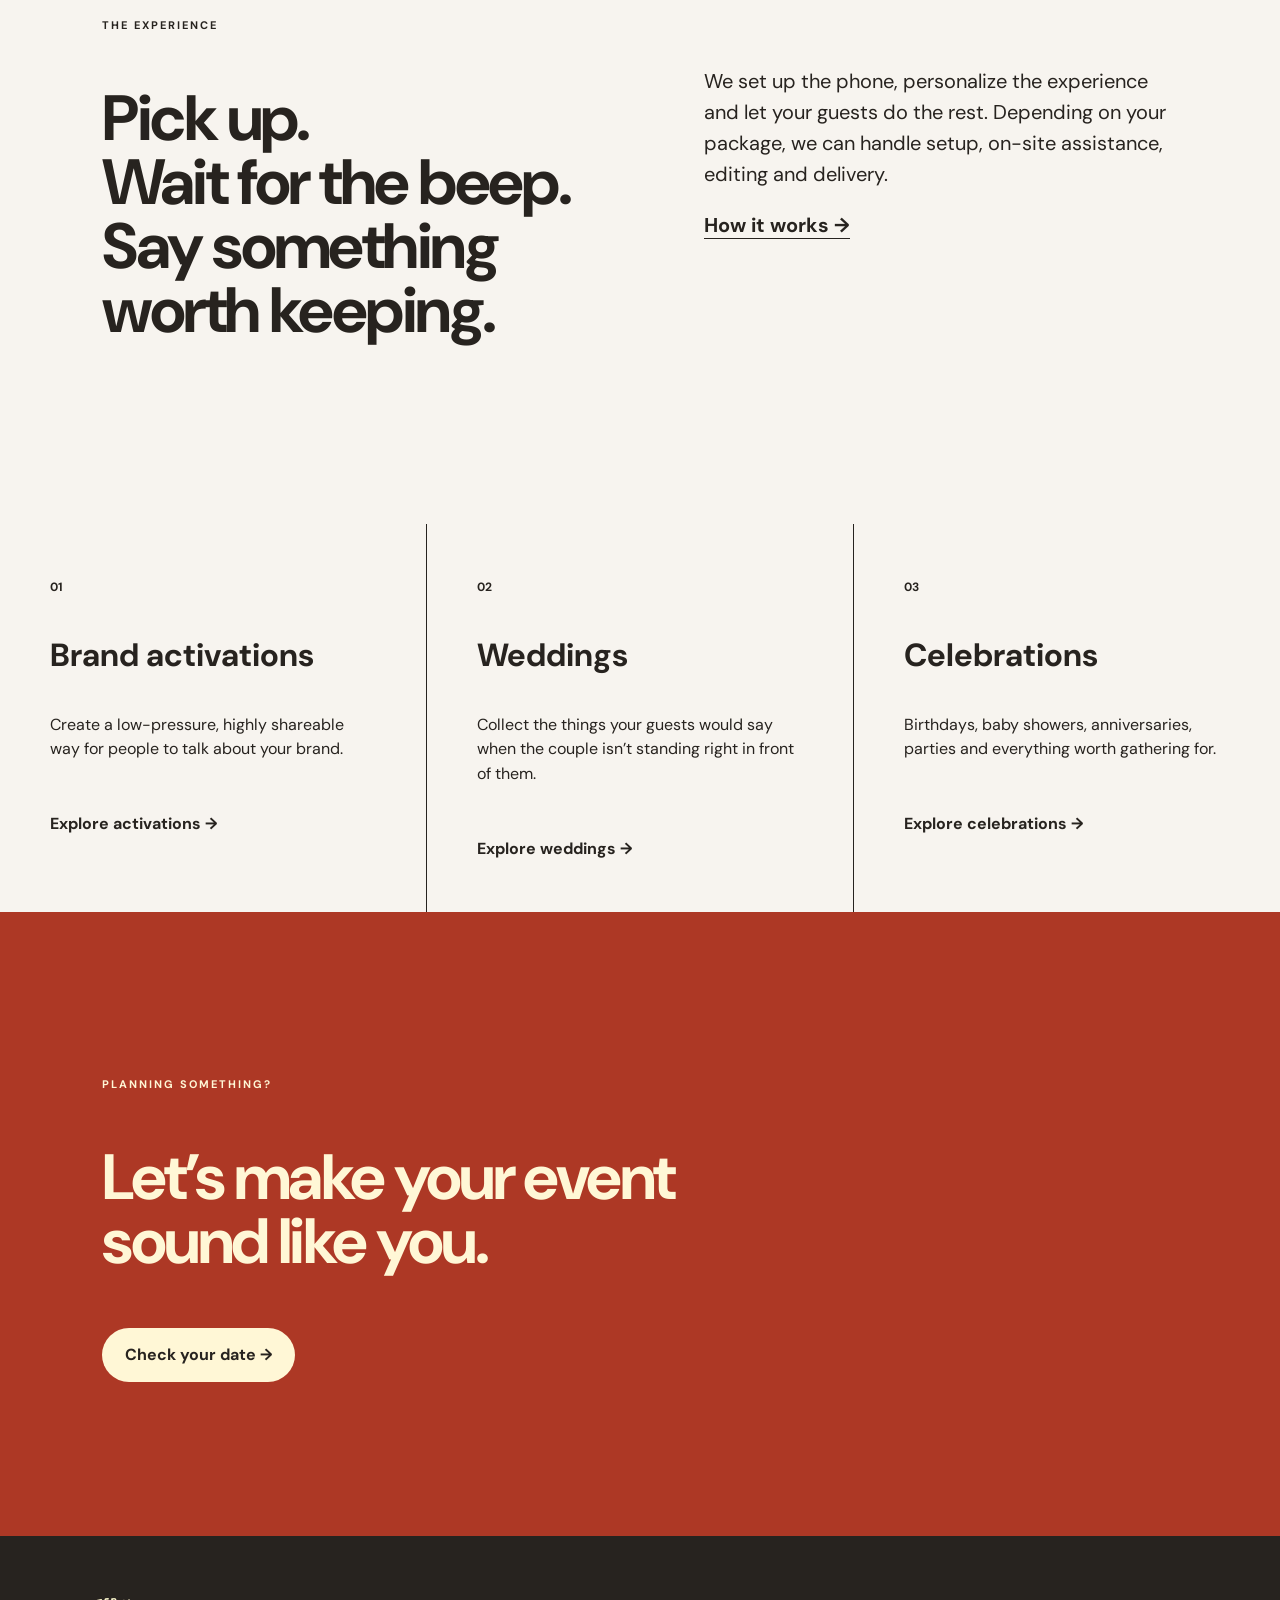
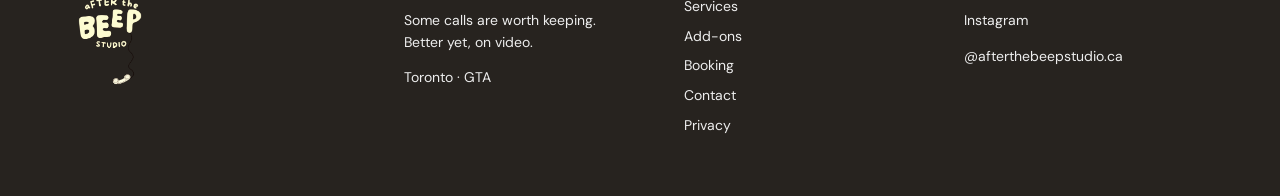
==== commit 8e60a880: "Update index.html" ====
--- a/index.html
+++ b/index.html
@@ -31,6 +31,6 @@
 </section>
 <section class="cta"><p class="eyebrow">PLANNING SOMETHING?</p><h2>Let’s make your event<br>sound like you.</h2><a class="btn light" href="/booking.html">Check your date →</a></section>
 </main>
-<footer><div><img src="/assets/logo-footer.png" alt="After the Beep Studio"></div><div><p>Some calls are worth keeping.<br>Better yet, on video.</p><p>Toronto · GTA</p></div><div class="footer-links"><a href="/services.html">Services</a><a href="/add-ons.html">Add-ons</a><a href="/booking.html">Booking</a><a href="/contact.html">Contact</a><a href="/privacy.html">Privacy</a></div><div><p>Instagram</p><a href="https://instagram.com/afterthebeepstudio.ca" target="_blank" rel="noreferrer">@afterthebeepstudio.ca</a></div></footer>
+<footer><div><img src="/logo-footer.png" alt="After the Beep Studio"></div><div><p>Some calls are worth keeping.<br>Better yet, on video.</p><p>Toronto · GTA</p></div><div class="footer-links"><a href="/services.html">Services</a><a href="/add-ons.html">Add-ons</a><a href="/booking.html">Booking</a><a href="/contact.html">Contact</a><a href="/privacy.html">Privacy</a></div><div><p>Instagram</p><a href="https://instagram.com/afterthebeepstudio.ca" target="_blank" rel="noreferrer">@afterthebeepstudio.ca</a></div></footer>
 <script src="/script.js"></script>
 </body></html>
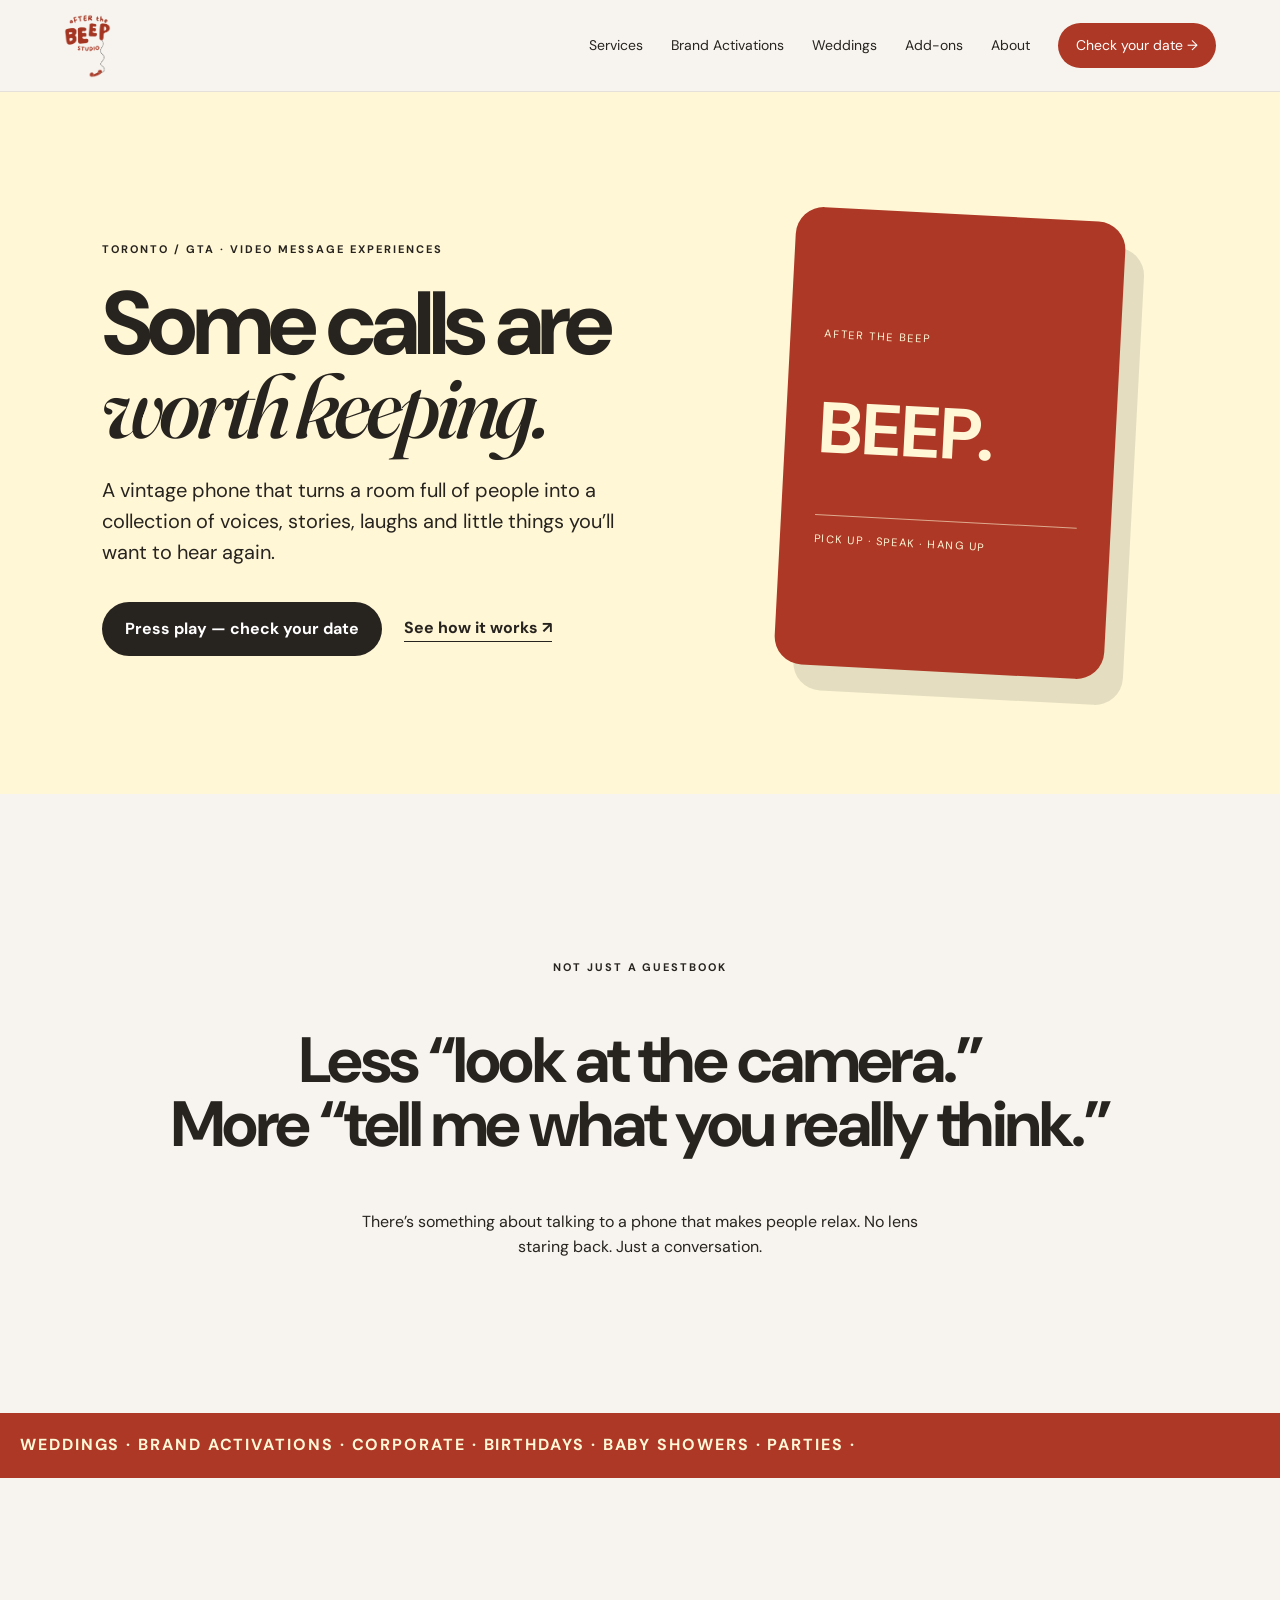
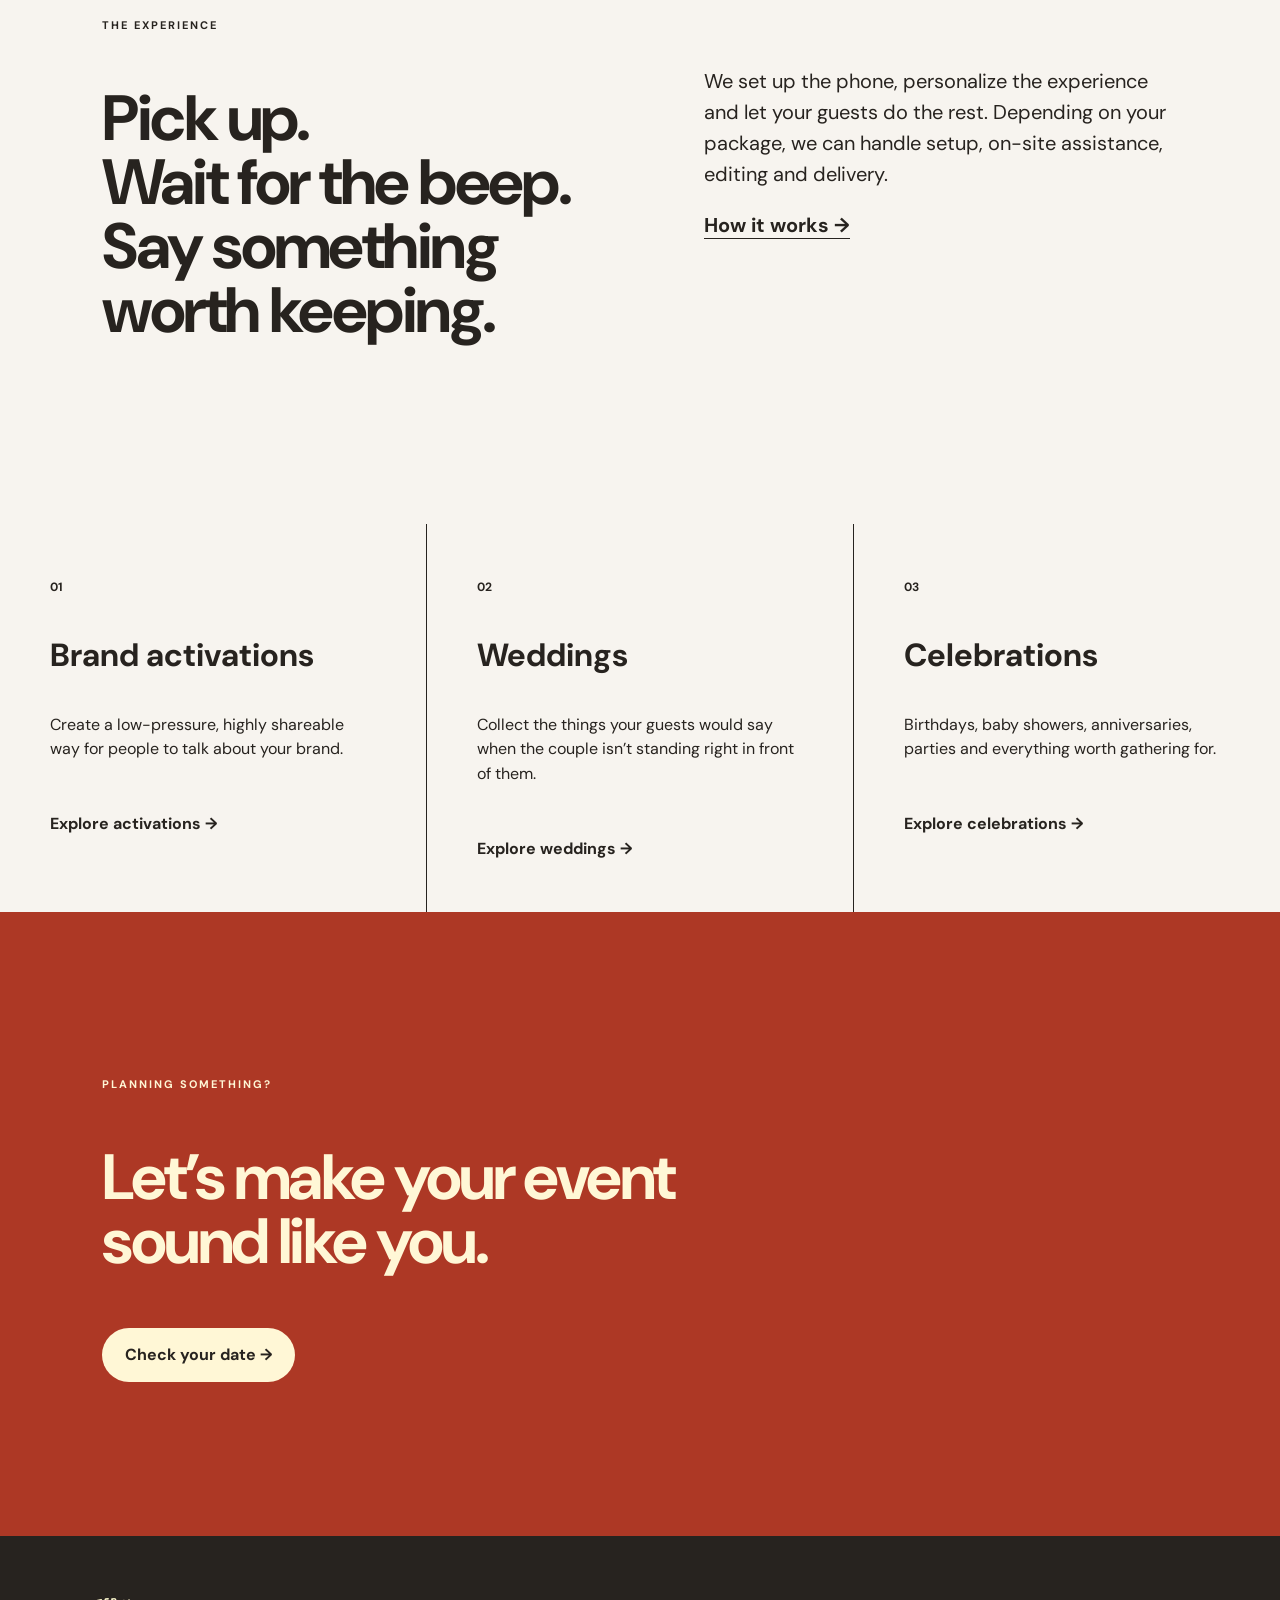
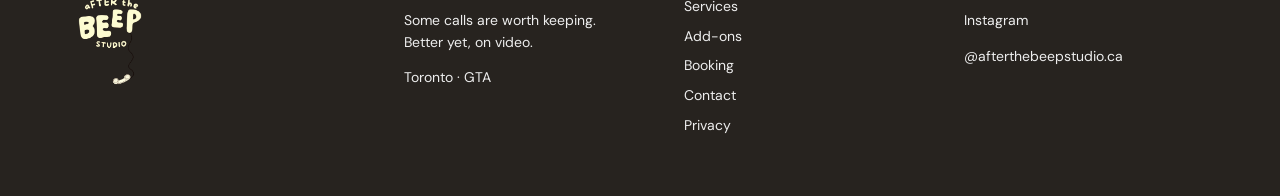
==== commit 833dfe40: "Update index.html" ====
--- a/index.html
+++ b/index.html
@@ -8,7 +8,7 @@
 </head>
 <body>
 <header class="nav"><a class="brand" href="/"><img src="/logo-header.png" alt="After the Beep Studio"></a>
-<nav><a href="/services.html">Services</a><a href="/brand-activations.html">Brand Activations</a><a href="/weddings.html">Weddings</a><a href="/about.html">About</a><a class="nav-cta" href="/booking.html">Check your date →</a></nav>
+<nav><a href="/services.html">Services</a><a href="/brand-activations.html">Brand Activations</a><a href="/weddings.html">Weddings</a>  <a href="/add-ons.html">Add-ons</a><a href="/about.html">About</a><a class="nav-cta" href="/booking.html">Check your date →</a></nav>
 <button class="menu" aria-label="Menu">☰</button></header>
 <main>
 <section class="hero">
--- a/styles.css
+++ b/styles.css
@@ -1,3 +1,79 @@
 @import url('https://fonts.googleapis.com/css2?family=DM+Sans:wght@400;500;700&family=Fraunces:opsz,wght@9..144,500;9..144,600&display=swap');
 :root{--red:#ad3825;--cream:#fff7d6;--ink:#27231f;--paper:#f7f4ef;--line:#d8d1c8}
 *{box-sizing:border-box}html{scroll-behavior:smooth}body{margin:0;background:var(--paper);color:var(--ink);font-family:"DM Sans",sans-serif;line-height:1.55}a{color:inherit;text-decoration:none}.nav{height:92px;padding:18px 5vw;display:flex;align-items:center;justify-content:space-between;background:var(--paper);position:sticky;top:0;z-index:10;border-bottom:1px solid #e5e0d9}.brand{display:flex;align-items:center;height:70px}.brand img{width:150px;height:64px;object-fit:contain;object-position:left center;display:block}.nav nav{display:flex;gap:28px;align-items:center;font-size:14px}.nav-cta{background:var(--red);color:#fff;padding:12px 18px;border-radius:999px}.menu{display:none;border:0;background:none;font-size:24px}.hero{min-height:78vh;padding:8vw 8vw;display:grid;grid-template-columns:1.1fr .9fr;gap:5vw;align-items:center;background:var(--cream)}.eyebrow{font-size:11px;letter-spacing:.18em;font-weight:700}.hero h1,.page-head h1{font-size:clamp(54px,7vw,100px);line-height:.92;letter-spacing:-.055em;margin:25px 0}.hero h1 em,.page-head h1 em{font-family:Fraunces,serif;font-weight:500}.hero-copy,.lead{font-size:20px;max-width:650px}.actions{display:flex;gap:22px;align-items:center;margin-top:34px}.btn{display:inline-block;border:0;border-radius:999px;padding:15px 23px;font-weight:700;cursor:pointer}.btn.dark{background:var(--ink);color:white}.btn.light{background:var(--cream);color:var(--ink)}.text-link{font-weight:700;border-bottom:1px solid}.hero-phone{display:grid;place-items:center}.phone-card{width:min(330px,75vw);aspect-ratio:.72;background:var(--red);color:var(--cream);border-radius:28px;padding:34px;box-shadow:20px 25px 0 rgba(39,35,31,.12);display:flex;flex-direction:column;justify-content:center;transform:rotate(3deg)}.phone-label{letter-spacing:.15em;font-size:11px}.beep{font-size:72px;font-weight:700;margin:30px 0}.phone-line{height:1px;background:var(--cream);opacity:.6}.phone-small{font-size:11px;letter-spacing:.14em;margin-top:15px}.statement{text-align:center;padding:12vw 8vw}.statement h2,.split h2,.cta h2{font-size:clamp(40px,5vw,70px);line-height:1;letter-spacing:-.04em}.statement p:last-child{max-width:560px;margin:auto}.marquee{overflow:hidden;white-space:nowrap;background:var(--red);color:var(--cream);padding:20px;font-weight:700;letter-spacing:.12em}.split{padding:10vw 8vw;display:grid;grid-template-columns:1fr 1fr;gap:10vw}.split>div:last-child{padding-top:40px;font-size:20px}.cards{display:grid;grid-template-columns:repeat(3,1fr);gap:1px;background:var(--ink)}.cards a{background:var(--paper);padding:50px;min-height:330px}.cards span,.service-grid span{font-size:12px;font-weight:700}.cards h3{font-size:32px}.cards b{margin-top:50px;display:block}.cta{padding:12vw 8vw;background:var(--red);color:var(--cream)}footer{background:var(--ink);color:#eee;padding:60px 6vw;display:grid;grid-template-columns:1.2fr 1fr 1fr 1fr;gap:40px;font-size:14px}footer img{width:150px;height:90px;object-fit:contain;object-position:left center;display:block}.footer-links{display:flex;flex-direction:column;gap:8px}.page-head{max-width:1200px;margin:auto;padding:8vw 6vw;min-height:75vh}.service-grid,.addon-grid{display:grid;grid-template-columns:repeat(2,1fr);gap:18px;margin-top:60px}.service-grid article,.addon-grid article,.feature,.booking-card{background:white;border:1px solid var(--line);padding:38px;border-radius:20px}.service-grid h2,.addon-grid h2{font-size:32px}.price{font-size:20px;font-weight:700}.feature{max-width:800px;margin:50px 0;font-size:18px}.feature li{margin:12px 0}.steps{display:grid;grid-template-columns:repeat(4,1fr);gap:15px;margin-top:60px}.steps>div{border-top:2px solid var(--ink);padding:25px 0}.steps b{font-size:12px}.steps h2{font-size:28px}.story{max-width:760px;font-size:21px}.story blockquote{font:500 42px/1.05 Fraunces,serif;margin:60px 0;border-left:4px solid var(--red);padding-left:30px}.pill-row{display:flex;flex-wrap:wrap;gap:12px;margin:45px 0}.pill-row span{border:1px solid var(--ink);padding:12px 18px;border-radius:999px}.contact-form{max-width:700px;display:grid;gap:20px;margin-top:50px}.contact-form label,.booking-card label{display:grid;gap:8px;font-weight:700}.contact-form input,.contact-form textarea,.booking-card input,.booking-card select{font:inherit;padding:14px;border:1px solid var(--line);border-radius:10px;background:white}.field-grid{display:grid;grid-template-columns:1fr 1fr;gap:20px}.booking-card{max-width:760px;margin-top:50px;display:grid;gap:20px}.availability{padding:18px;background:var(--cream);border-radius:12px}.check{display:flex!important;grid-template-columns:auto 1fr!important;align-items:center;font-weight:400!important}.total{font-size:22px;margin-top:15px}.addon-grid strong{font-size:18px}.add-on-note{font-size:14px}.reveal{opacity:0;transform:translateY(20px);transition:.7s}.reveal.show{opacity:1;transform:none}@media(max-width:800px){.nav{height:74px}.nav nav{display:none}.nav nav.open{display:flex;position:absolute;top:74px;left:0;right:0;background:var(--paper);padding:20px 7vw;flex-direction:column;align-items:flex-start;gap:18px;border-bottom:1px solid var(--line)}.menu{display:block}.hero{grid-template-columns:1fr;padding:15vw 7vw}.hero-phone{margin-top:20px}.cards,.split,.service-grid,.addon-grid,.steps,footer{grid-template-columns:1fr}.split{gap:20px}.steps{gap:30px}.page-head{padding:15vw 7vw}.field-grid{grid-template-columns:1fr}footer{gap:25px}.hero h1,.page-head h1{font-size:56px}.statement{padding:20vw 7vw}}
+/* Booking option cards */
+
+.booking-section {
+  border: 0;
+  padding: 0;
+  margin: 0 0 48px;
+}
+
+.booking-section legend {
+  font-size: 1.5rem;
+  font-weight: 500;
+  margin-bottom: 10px;
+}
+
+.form-note {
+  margin: 0 0 24px;
+  line-height: 1.6;
+}
+
+.option-cards {
+  display: grid;
+  gap: 14px;
+}
+
+.option-card {
+  display: block;
+  cursor: pointer;
+}
+
+.option-card input {
+  position: absolute;
+  opacity: 0;
+  pointer-events: none;
+}
+
+.option-card-content {
+  display: block;
+  padding: 22px;
+  border: 1px solid currentColor;
+  border-radius: 2px;
+  transition: transform 0.2s ease, box-shadow 0.2s ease;
+}
+
+.option-card:hover .option-card-content {
+  transform: translateY(-2px);
+}
+
+.option-card input:checked + .option-card-content {
+  box-shadow: 0 0 0 2px currentColor;
+  transform: translateY(-2px);
+}
+
+.option-card-title {
+  display: block;
+  font-size: 1.1rem;
+  font-weight: 600;
+  margin-bottom: 8px;
+}
+
+.option-card-description {
+  display: block;
+  line-height: 1.5;
+  margin-bottom: 12px;
+}
+
+.option-card-price {
+  display: block;
+  font-size: 0.9rem;
+  font-weight: 600;
+}
+
+@media (min-width: 700px) {
+  .option-cards {
+    grid-template-columns: repeat(2, 1fr);
+  }
+}
